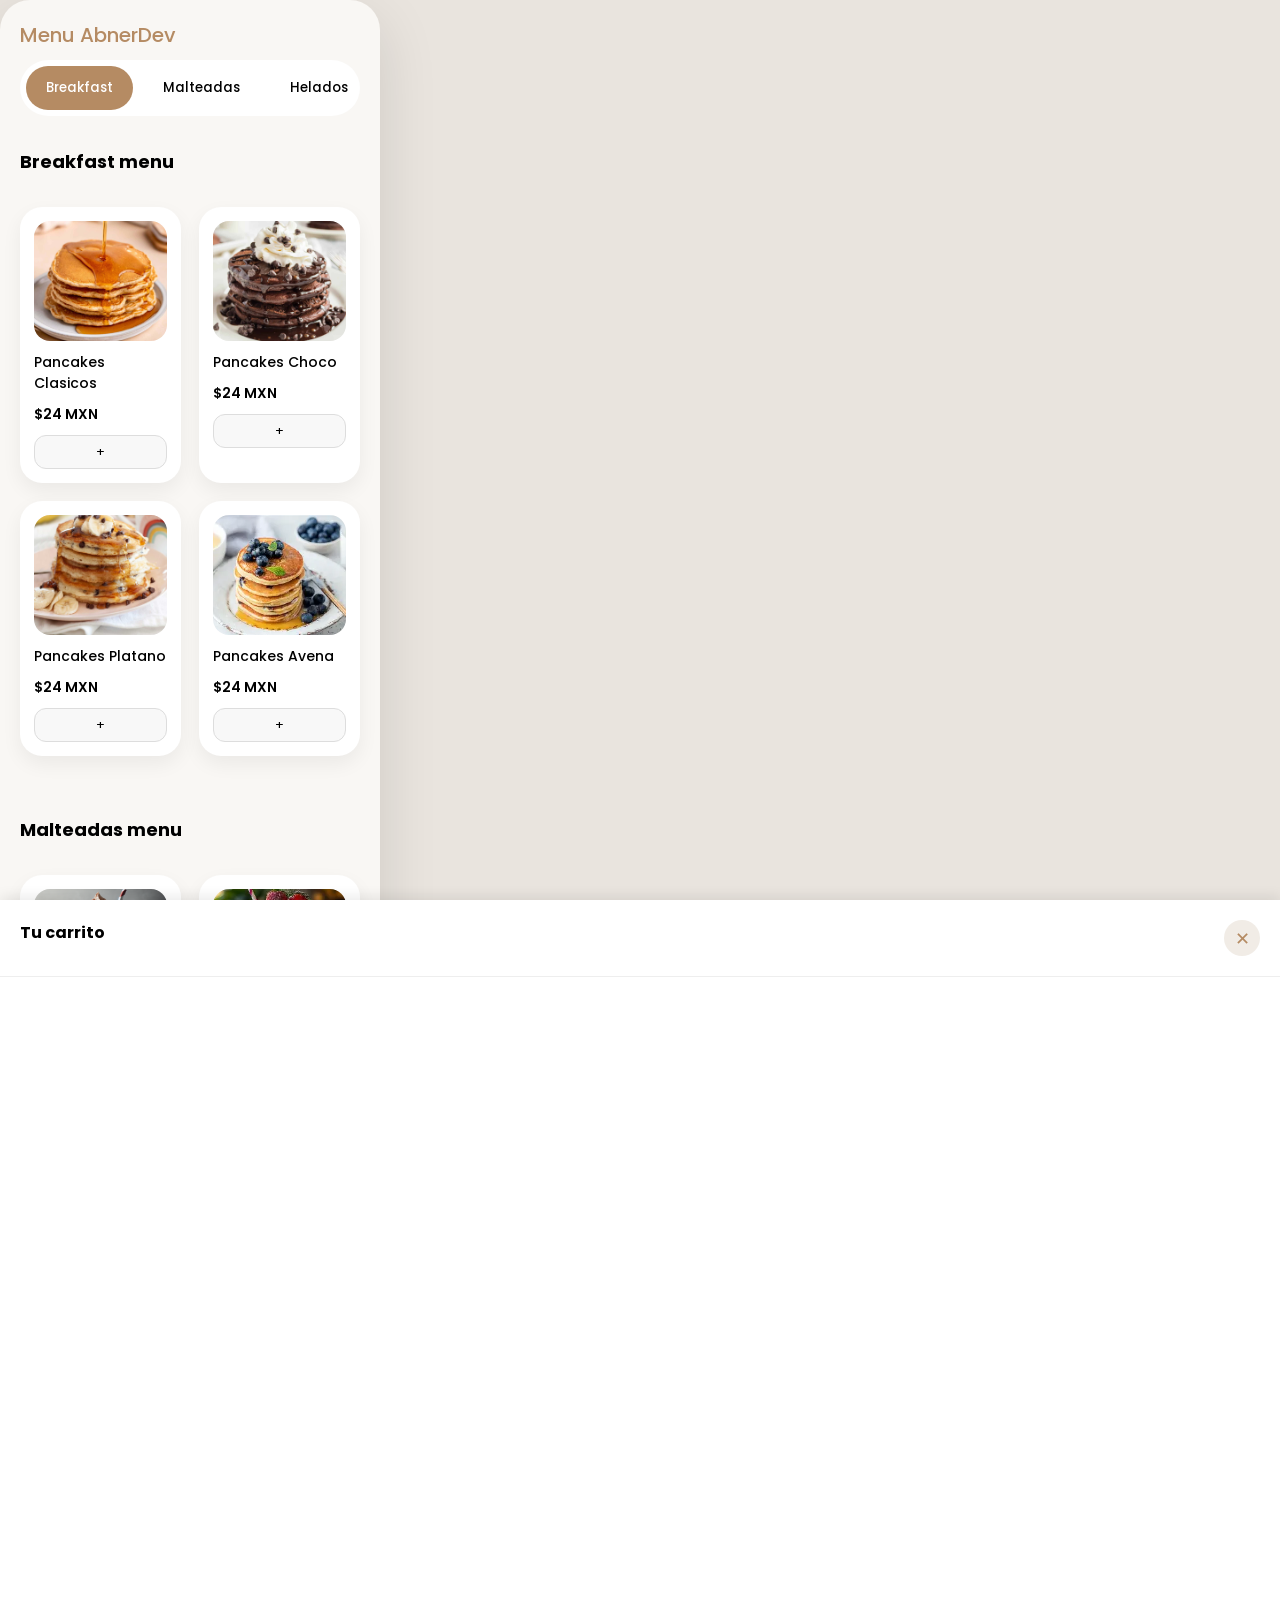
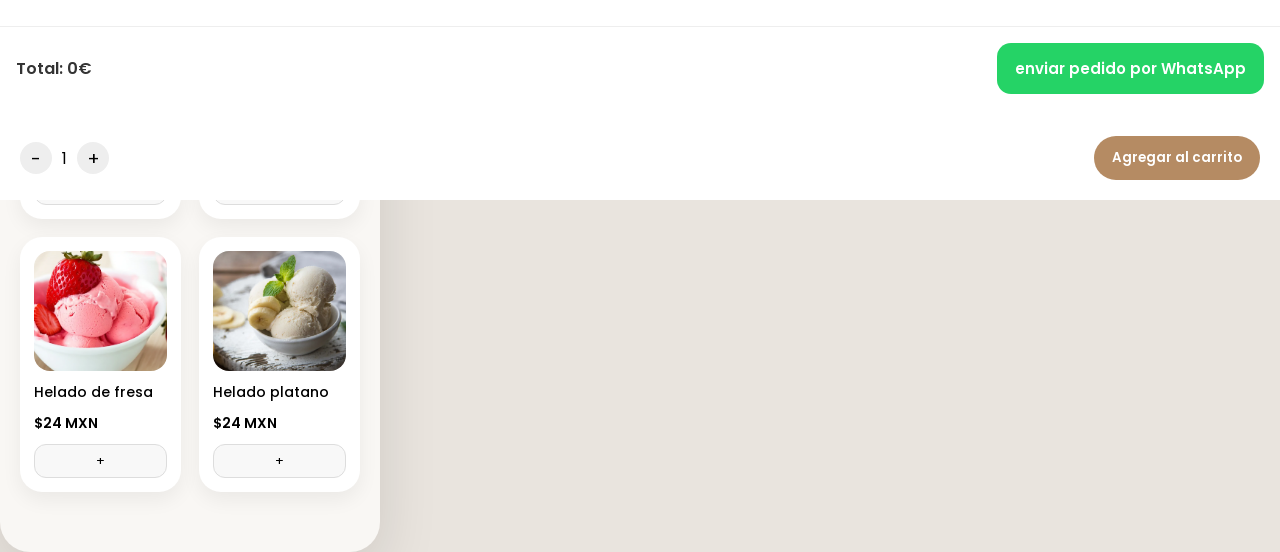
==== index.html @ fcd4a226 "Add files via upload" ====
<!DOCTYPE html>
<html lang="es">
<head>
  <meta charset="UTF-8">
  <meta name="viewport" content="width=device-width, initial-scale=1.0, viewport-fit=cover">
  <title>Menu AbnerDev</title>

  <link href="https://fonts.googleapis.com/css2?family=Poppins:wght@400;500;600&display=swap" rel="stylesheet">
  <link rel="stylesheet" href="styles.css">
</head>
<body>

<div class="app-wrapper">

  <div class="app">

    <!-- TOP BAR -->
    <div class="top-bar">
      <header class="header">
        <h1>Menu AbnerDev</h1>
      </header>

      <div class="tabs">
        <button class="tab active" data-target="breakfast">Breakfast</button>
		<button class="tab" data-target="malteadas">Malteadas</button>
		<button class="tab" data-target="helados">Helados</button>
      </div>
    </div>

    <!-- BREAKFAST -->
    <section id="breakfast" class="section">
      <h2>Breakfast menu</h2>

      <div class="item"
        data-name="Waffle Classic"
        data-description="Waffle artesanal con fresas, frutos rojos y helado."
        data-price="24"
        data-image="img/pancakes.jpg">

        <div class="item-image">
          <img src="img/pancakes.jpg" alt="Waffle">
        </div>

        <h3 class="item-title">Pancakes Clasicos</h3>

        <div class="divider"></div>

        <div class="price">$24 MXN</div>

        <p class="item-description">
          Waffle artesanal con fresas, frutos rojos y helado.
        </p>

        <div class="item-social">
          <span>📸</span>
          <span>📘</span>
        </div>

        <button class="add-btn">+</button>
      </div>
	  
	  <div class="item"
        data-name="Pancake Chocolate"
        data-description="Waffle artesanal con fresas, frutos rojos y helado."
        data-price="24"
        data-image="img/pancakes2.jpg">

        <div class="item-image">
          <img src="img/pancakes2.jpg" alt="Waffle">
        </div>

        <h3 class="item-title">Pancakes Choco</h3>

        <div class="divider"></div>

        <div class="price">$24 MXN</div>

        <p class="item-description">
          Waffle artesanal con fresas, frutos rojos y helado.
        </p>

        <div class="item-social">
          <span>📸</span>
          <span>📘</span>
        </div>

        <button class="add-btn">+</button>
      </div>
	  
	  <div class="item"
        data-name="Pancakes platano"
        data-description="Waffle artesanal con fresas, frutos rojos y helado."
        data-price="24"
        data-image="img/pancakes3.jpg">

        <div class="item-image">
          <img src="img/pancakes3.jpg" alt="Waffle">
        </div>

        <h3 class="item-title">Pancakes Platano</h3>

        <div class="divider"></div>

        <div class="price">$24 MXN</div>

        <p class="item-description">
          Waffle artesanal con fresas, frutos rojos y helado.
        </p>

        <div class="item-social">
          <span>📸</span>
          <span>📘</span>
        </div>

        <button class="add-btn">+</button>
      </div>
	  
	  <div class="item"
        data-name="Pancake Avena"
        data-description="Waffle artesanal con fresas, frutos rojos y helado."
        data-price="24"
        data-image="img/pancakes4.jpg">

        <div class="item-image">
          <img src="img/pancakes4.jpg" alt="Waffle">
        </div>

        <h3 class="item-title">Pancakes Avena</h3>

        <div class="divider"></div>

        <div class="price">$24 MXN</div>

        <p class="item-description">
          Waffle artesanal con fresas, frutos rojos y helado.
        </p>

        <div class="item-social">
          <span>📸</span>
          <span>📘</span>
        </div>

        <button class="add-btn">+</button>
      </div>
    </section>
	
	<!-- BREAKFAST -->
    <section id="malteadas" class="section">
      <h2>Malteadas menu</h2>

      <div class="item"
        data-name="Malteada de chocolate"
        data-description="Waffle artesanal con fresas, frutos rojos y helado."
        data-price="24"
        data-image="img/malteada.jpg">

        <div class="item-image">
          <img src="img/malteada.jpg" alt="Waffle">
        </div>

        <h3 class="item-title">Malteada choco</h3>

        <div class="divider"></div>

        <div class="price">$24 MXN</div>

        <p class="item-description">
          Waffle artesanal con fresas, frutos rojos y helado.
        </p>

        <div class="item-social">
          <span>📸</span>
          <span>📘</span>
        </div>

        <button class="add-btn">+</button>
      </div>
	  
	  <div class="item"
        data-name="Malteada de Fresa"
        data-description="Waffle artesanal con fresas, frutos rojos y helado."
        data-price="24"
        data-image="img/malteada2.jpg">

        <div class="item-image">
          <img src="img/malteada2.jpg" alt="Waffle">
        </div>

        <h3 class="item-title">Malteada de fresa</h3>

        <div class="divider"></div>

        <div class="price">$24 MXN</div>

        <p class="item-description">
          Waffle artesanal con fresas, frutos rojos y helado.
        </p>

        <div class="item-social">
          <span>📸</span>
          <span>📘</span>
        </div>

        <button class="add-btn">+</button>
      </div>
	  
	  <div class="item"
        data-name="Malteada de Vainilla"
        data-description="Waffle artesanal con fresas, frutos rojos y helado."
        data-price="24"
        data-image="img/malteada3.jpg">

        <div class="item-image">
          <img src="img/malteada3.jpg" alt="Waffle">
        </div>

        <h3 class="item-title">Malteada Vainilla</h3>

        <div class="divider"></div>

        <div class="price">$24 MXN</div>

        <p class="item-description">
          Waffle artesanal con fresas, frutos rojos y helado.
        </p>

        <div class="item-social">
          <span>📸</span>
          <span>📘</span>
        </div>

        <button class="add-btn">+</button>
      </div>
	  
	  <div class="item"
        data-name="Malteada de Oreo"
        data-description="Waffle artesanal con fresas, frutos rojos y helado."
        data-price="24"
        data-image="img/malteada4.jpg">

        <div class="item-image">
          <img src="img/malteada4.jpg" alt="Waffle">
        </div>

        <h3 class="item-title">Malteada de Oreo</h3>

        <div class="divider"></div>

        <div class="price">$24 MXN</div>

        <p class="item-description">
          Waffle artesanal con fresas, frutos rojos y helado.
        </p>

        <div class="item-social">
          <span>📸</span>
          <span>📘</span>
        </div>

        <button class="add-btn">+</button>
      </div>
    </section>


<!-- BREAKFAST -->
    <section id="helados" class="section">
      <h2>helados menu</h2>

      <div class="item"
        data-name="Helado de Vainilla"
        data-description="Waffle artesanal con fresas, frutos rojos y helado."
        data-price="24"
        data-image="img/helado.jpg">

        <div class="item-image">
          <img src="img/helado.jpg" alt="Waffle">
        </div>

        <h3 class="item-title">Helado de Vainilla</h3>

        <div class="divider"></div>

        <div class="price">$24 MXN</div>

        <p class="item-description">
          Waffle artesanal con fresas, frutos rojos y helado.
        </p>

        <div class="item-social">
          <span>📸</span>
          <span>📘</span>
        </div>

        <button class="add-btn">+</button>
      </div>
	  
	  <div class="item"
        data-name="Helados de chocolate"
        data-description="Waffle artesanal con fresas, frutos rojos y helado."
        data-price="24"
        data-image="img/helado2.jpg">

        <div class="item-image">
          <img src="img/helado2.jpg" alt="Waffle">
        </div>

        <h3 class="item-title">Helado chocolate</h3>

        <div class="divider"></div>

        <div class="price">$24 MXN</div>

        <p class="item-description">
          Waffle artesanal con fresas, frutos rojos y helado.
        </p>

        <div class="item-social">
          <span>📸</span>
          <span>📘</span>
        </div>

        <button class="add-btn">+</button>
      </div>
	  
	  <div class="item"
        data-name="Helado de fresa"
        data-description="Waffle artesanal con fresas, frutos rojos y helado."
        data-price="24"
        data-image="img/helado3.jpg">

        <div class="item-image">
          <img src="img/helado3.jpg" alt="Waffle">
        </div>

        <h3 class="item-title">Helado de fresa</h3>

        <div class="divider"></div>

        <div class="price">$24 MXN</div>

        <p class="item-description">
          Waffle artesanal con fresas, frutos rojos y helado.
        </p>

        <div class="item-social">
          <span>📸</span>
          <span>📘</span>
        </div>

        <button class="add-btn">+</button>
      </div>
	  
	  <div class="item"
        data-name="Helado de platano"
        data-description="Waffle artesanal con fresas, frutos rojos y helado."
        data-price="24"
        data-image="img/helado4.jpg">

        <div class="item-image">
          <img src="img/helado4.jpg" alt="Waffle">
        </div>

        <h3 class="item-title">Helado platano</h3>

        <div class="divider"></div>

        <div class="price">$24 MXN</div>

        <p class="item-description">
          Waffle artesanal con fresas, frutos rojos y helado.
        </p>

        <div class="item-social">
          <span>📸</span>
          <span>📘</span>
        </div>

        <button class="add-btn">+</button>
      </div>
    </section>


  </div>

</div>




</section>
<!-- OVERLAY -->
<div class="overlay"></div>

<!-- BOTTOM SHEET -->
<div class="product-modal">
  <div class="modal-content">

  <button class="close-modal">✕</button>

  <img id="modalImage" src="" alt="">


    <div class="modal-info">
      <h2 id="modalName"></h2>
      <p id="modalDescription"></p>
    </div>

    <textarea id="modalNotes" placeholder="Instrucciones especiales... (Ej: sin azúcar)"></textarea>

    <div class="modal-footer">
      <div class="quantity">
        <button id="minus">-</button>
        <span id="quantityValue">1</span>
        <button id="plus">+</button>
      </div>

      <button class="add-cart-btn">Agregar al carrito</button>
    </div>

  </div>
</div>
<!-- CART BAR -->
<div class="cart-bar">
  <div class="cart-images"></div>

  <div class="cart-info">
    <span id="cartCount">0 productos</span>
    <span id="cartTotal">0€</span>
  </div>

  <button id="goToCart" class="go-cart">Ver carrito</button>
</div>
<div class="cart-sheet" id="cartSheet">
  <div class="cart-sheet-header">
    <span>Tu carrito</span>
    <button id="closeCart">✕</button>
  </div>

  <div class="cart-sheet-content" id="cartSheetContent">
    <!-- Aquí se insertan productos dinámicamente -->
  </div>
  <div class="cart-whatsapp">
  <div class="cart-total">
    Total: <span id="sheetTotal">0€</span>
  </div>

  <button id="sendWhatsApp">enviar pedido por WhatsApp</button>
</div>

</div>
<!-- CONFIRM ORDER MODAL -->
<div class="confirm-modal" id="confirmModal">

  <div class="confirm-content">

    <h3>Confirmar pedido</h3>

    <div id="confirmItems"></div>

    <div class="confirm-total">
      Total: <span id="confirmTotal">0€</span>
    </div>

    <div class="confirm-buttons">
      <button id="cancelConfirm">Cancelar</button>
      <button id="confirmSend">Confirmar</button>
    </div>

  </div>
</div>


<script src="script.js"></script>
</body>
</html>
---- styles.css ----
* {
  margin: 0;
  padding: 0;
  box-sizing: border-box;
  font-family: 'Poppins', sans-serif;
}


body {
  background: #e9e4de;
  margin: 0;
}

/* WRAPPER PARA CENTRAR */
.app-wrapper {
  width: 100%;
}


/* APP CONTAINER */
.app {
  width: 100%;
  max-width: 380px;
  background: #f9f7f4;
  border-radius: 30px;
  padding: 20px;
  min-height: 100vh;
  box-shadow: 0 20px 60px rgba(0,0,0,0.12);
  position: relative;
}

/* HEADER */
.header {
  display: flex;
  justify-content: space-between;
  align-items: center;
  margin-bottom: 14px;
}

.header h1 {
  font-size: 20px;
  color: #b58b63;
  font-weight: 500;
}

.lang {
  border: 1px solid #d4c2ae;
  background: white;
  border-radius: 8px;
  padding: 6px 10px;
  font-size: 12px;
}

/* STICKY TABS */
.tab {
  flex: 0 0 auto;
  padding: 12px 20px;
  border-radius: 999px;
  border: none;
  background: transparent;
  font-weight: 500;
  cursor: pointer;
  color: #000;
  transition: none;
}

.tab.active {
  background: #b58b63;
  color: white;
}


.sticky {
  position: sticky;
  top: 10px;
  z-index: 10;
}

/* BUTTONS */


.tab.active {
  background: #b58b63;
  color: white;
}

/* SECTIONS */
.section {
  margin-bottom: 40px;
}

h2 {
  font-size: 18px;
  margin-bottom: 14px;
}

/* =========================
   GRID PRODUCTOS NUEVO
========================= */

.section {
  display: grid;
  grid-template-columns: repeat(2, 1fr);
  gap: 18px;
  padding-top: 20px;
}

/* CARD */
.item {
  background: white;
  border-radius: 22px;
  padding: 14px;
  box-shadow: 0 8px 20px rgba(0,0,0,0.06);
  display: flex;
  flex-direction: column;
  position: relative;
}

/* Imagen */
.item-image img {
  width: 100%;
  height: 120px;
  object-fit: cover;
  border-radius: 16px;
}

/* Precio */
.price {
  font-size: 14px;
  font-weight: 600;
  margin-top: 10px;
  color: #000;
}

/* Título */
.item-title {
  font-size: 14px;
  font-weight: 500;
  margin-top: 4px;
}

/* Ocultamos descripción y redes */
.item-description,
.item-social,
.divider {
  display: none;
}

/* Botón agregar */
.add-btn {
  margin-top: 10px;
  width: 100%;
  height: 34px;
  border-radius: 12px;
  border: 1px solid #ddd;
  background: #f8f8f8;
  font-size: 13px;
  box-shadow: none;
  position: static;
}

/* BOTÓN + FLOTANTE */
.top-bar {
  position: sticky;
  top: 0;
  background: #f9f7f4;
  z-index: 20;
  padding-bottom: 12px;
}

/* HEADER */
.header {
  display: flex;
  justify-content: space-between;
  align-items: center;
  margin-bottom: 10px;
}

/* TABS */
.tabs {
  display: flex;
  gap: 10px;
  overflow-x: auto;
  white-space: nowrap;
  padding: 6px;
  background: white;
  border-radius: 999px;


  scrollbar-width: none;        /* Firefox */
}

.tabs::-webkit-scrollbar {
  display: none;                /* Chrome */
}


/* OVERLAY */
.overlay {
  position: fixed;
  inset: 0;
  background: rgba(0,0,0,0.4);
  opacity: 0;
  pointer-events: none;
  transition: none;
  z-index: 90;
}

/* MODAL */
.product-modal {
  position: fixed;
  left: 0;
  right: 0;
  bottom: -100%;
  height: 90%;
  background: white;
  border-top-left-radius: 24px;
  border-top-right-radius: 24px;
  transition: 0.4s ease;
  z-index: 100;
  display: flex;
}

.product-modal.active {
  bottom: 0;
}

.overlay.active {
  opacity: 1;
  pointer-events: all;
}

.modal-content {
  width: 100%;
  padding: 20px;
  display: flex;
  flex-direction: column;
}

.modal-content img {
  width: 100%;
  height: 220px;
  object-fit: cover;
  border-radius: 16px;
  margin-bottom: 15px;
}

.modal-info h2 {
  margin-bottom: 6px;
}

textarea {
  margin-top: 15px;
  padding: 12px;
  border-radius: 12px;
  border: 1px solid #ddd;
  resize: none;
  height: 80px;
  font-family: inherit;
}

/* FOOTER */
.modal-footer {
  margin-top: auto;
  display: flex;
  justify-content: space-between;
  align-items: center;
}

.quantity {
  display: flex;
  align-items: center;
  gap: 10px;
}

.quantity button {
  width: 32px;
  height: 32px;
  border-radius: 50%;
  border: none;
  background: #eee;
  font-size: 18px;
}

.add-cart-btn {
  background: #b58b63;
  color: white;
  border: none;
  padding: 12px 18px;
  border-radius: 999px;
  font-weight: 600;
}
/* =========================
   CART BAR
========================= */

.cart-bar {
  position: fixed;
  bottom: 0;
  left: 0;
  right: 0;
  height: 10%;
  background: white;
  display: flex;
  align-items: center;
  justify-content: space-between;
  padding: 0 16px;
  box-shadow: 0 -4px 12px rgba(0,0,0,0.08);
  transform: translateY(100%);
  transition: 0.4s ease;
  z-index: 200;
}

.cart-bar.active {
  transform: translateY(0);
}

.cart-images {
  display: flex;
  gap: 6px;
}

.cart-images img {
  width: 36px;
  height: 36px;
  border-radius: 8px;
  object-fit: cover;
}

.cart-info {
  display: flex;
  flex-direction: column;
  font-size: 13px;
}

.go-cart {
  background: #b58b63;
  color: white;
  border: none;
  padding: 8px 14px;
  border-radius: 999px;
  font-weight: 600;
}
.cart-sheet {
  position: fixed;
  left: 0;
  right: 0;
  bottom: 0;
  height: 90%;
  background: white;
  border-radius: 24px 24px 0 0;
  transform: translateY(100%);
  transition: transform 0.4s ease;
  z-index: 2000;

  display: flex;              /* 👈 AGREGA ESTO */
  flex-direction: column;     /* 👈 AGREGA ESTO */
}


.cart-sheet.active {
  transform: translateY(0);
}


.cart-sheet-header {
  display: flex;
  justify-content: space-between;
  padding: 20px;
  font-weight: bold;
  border-bottom: 1px solid #eee;
}

.cart-sheet-content {
  flex: 1;                /* 👈 ESTO HACE QUE OCUPE TODO EL ESPACIO */
  overflow-y: auto;
  padding: 15px;
}

.cart-item {
  position: relative;
  background: #fff;
  border-radius: 12px;
  margin-bottom: 12px;
  overflow: hidden;
}

.cart-item-inner {
  display: flex;
  align-items: center;
  padding: 12px;
  transition: transform 0.3s ease;
  background: white;
  position: relative;
  z-index: 2;
}

.cart-item.swiped .cart-item-inner {
  transform: translateX(-80px);
}

.delete-zone {
  position: absolute;
  right: 0;
  top: 0;
  height: 100%;
  width: 80px;
  background: #e53935;
  display: flex;
  justify-content: center;
  align-items: center;
  color: white;
  font-weight: bold;
  transform: translateX(100%); /* 🔥 empieza oculto */
  transition: transform 0.3s ease;
}

/* cuando se active el swipe */
.cart-item.swiped .cart-item-inner {
  transform: translateX(-80px);
}

.cart-item.swiped .delete-zone {
  transform: translateX(0); /* 🔥 aparece exactamente cuando debe */
}

.cart-item img {
  width: 55px;
  height: 55px;
  border-radius: 10px;
  object-fit: cover;
  margin-right: 12px;
}

.cart-controls {
  margin-left: auto;
  display: flex;
  align-items: center;
  gap: 10px;
}

.cart-controls button {
  border: none;
  background: #f2f2f2;
  padding: 6px 10px;
  border-radius: 8px;
  font-size: 16px;
}

/* =========================
   BOTÓN CERRAR CARRITO
========================= */

#closeCart {
  width: 36px;
  height: 36px;
  border-radius: 50%;
  border: none;
  background: #f1ece6;
  color: #b58b63;
  font-size: 18px;
  cursor: pointer;
  transition: all 0.2s ease;
}

#closeCart:hover {
  background: #b58b63;
  color: white;
  transform: scale(1.05);
}
/* =========================
   BOTÓN CERRAR MODAL
========================= */

.close-modal {
  position: absolute;
  top: 20px;
  right: 20px;
  width: 36px;
  height: 36px;
  border-radius: 50%;
  border: none;
  background: rgba(255,255,255,0.9);
  color: #b58b63;
  font-size: 18px;
  font-weight: bold;
  cursor: pointer;
  box-shadow: 0 4px 10px rgba(0,0,0,0.08);
  transition: all 0.2s ease;
}

.close-modal:hover {
  background: #b58b63;
  color: white;
  transform: scale(1.05);
}

/* Reset botones Android */
button {
  -webkit-appearance: none;
  appearance: none;
}





.cart-whatsapp {
  display: flex;
  align-items: center;
  justify-content: space-between;
  gap: 12px;

  padding: 16px;
  border-top: 1px solid #eee;
  background: white;
}


#sendWhatsApp {
  padding: 14px 18px;
  border: none;
  border-radius: 14px;
  background: #25D366;
  color: white;
  font-weight: 600;
  font-size: 15px;
  cursor: pointer;
}

.cart-total {
  font-size: 16px;
  font-weight: 600;
  color: #333;
}
/* =========================
   CONFIRM MODAL
========================= */

.confirm-modal {
  position: fixed;
  inset: 0;
  background: rgba(0,0,0,0.4);
  display: none;
  justify-content: center;
  align-items: flex-end;
  z-index: 3000;
}

.confirm-modal.active {
  display: flex;
}

.confirm-content {
  background: white;
  width: 100%;
  max-height: 80%;
  border-radius: 24px 24px 0 0;
  padding: 20px;
  overflow-y: auto;
}

.confirm-content h3 {
  margin-bottom: 15px;
}

.confirm-item {
  display: flex;
  align-items: center;
  margin-bottom: 12px;
}

.confirm-item img {
  width: 45px;
  height: 45px;
  border-radius: 8px;
  object-fit: cover;
  margin-right: 10px;
}

.confirm-total {
  font-weight: bold;
  margin: 15px 0;
  font-size: 16px;
}

.confirm-buttons {
  display: flex;
  gap: 10px;
}

#cancelConfirm {
  flex: 1;
  padding: 12px;
  border: none;
  border-radius: 12px;
  background: #eee;
}

#confirmSend {
  flex: 1;
  padding: 12px;
  border: none;
  border-radius: 12px;
  background: #25D366;
  color: white;
  font-weight: 600;
}


.cart-note{
  font-size: 12px;
  color: #777;
  margin-top: 4px;
}
.top-bar {
  position: sticky;
  top: 0;
  background: #f9f7f4;
  z-index: 100;
  padding-bottom: 12px;
}

.section {
  padding-top: 20px;
}
.section h2 {
  grid-column: 1 / -1;
}
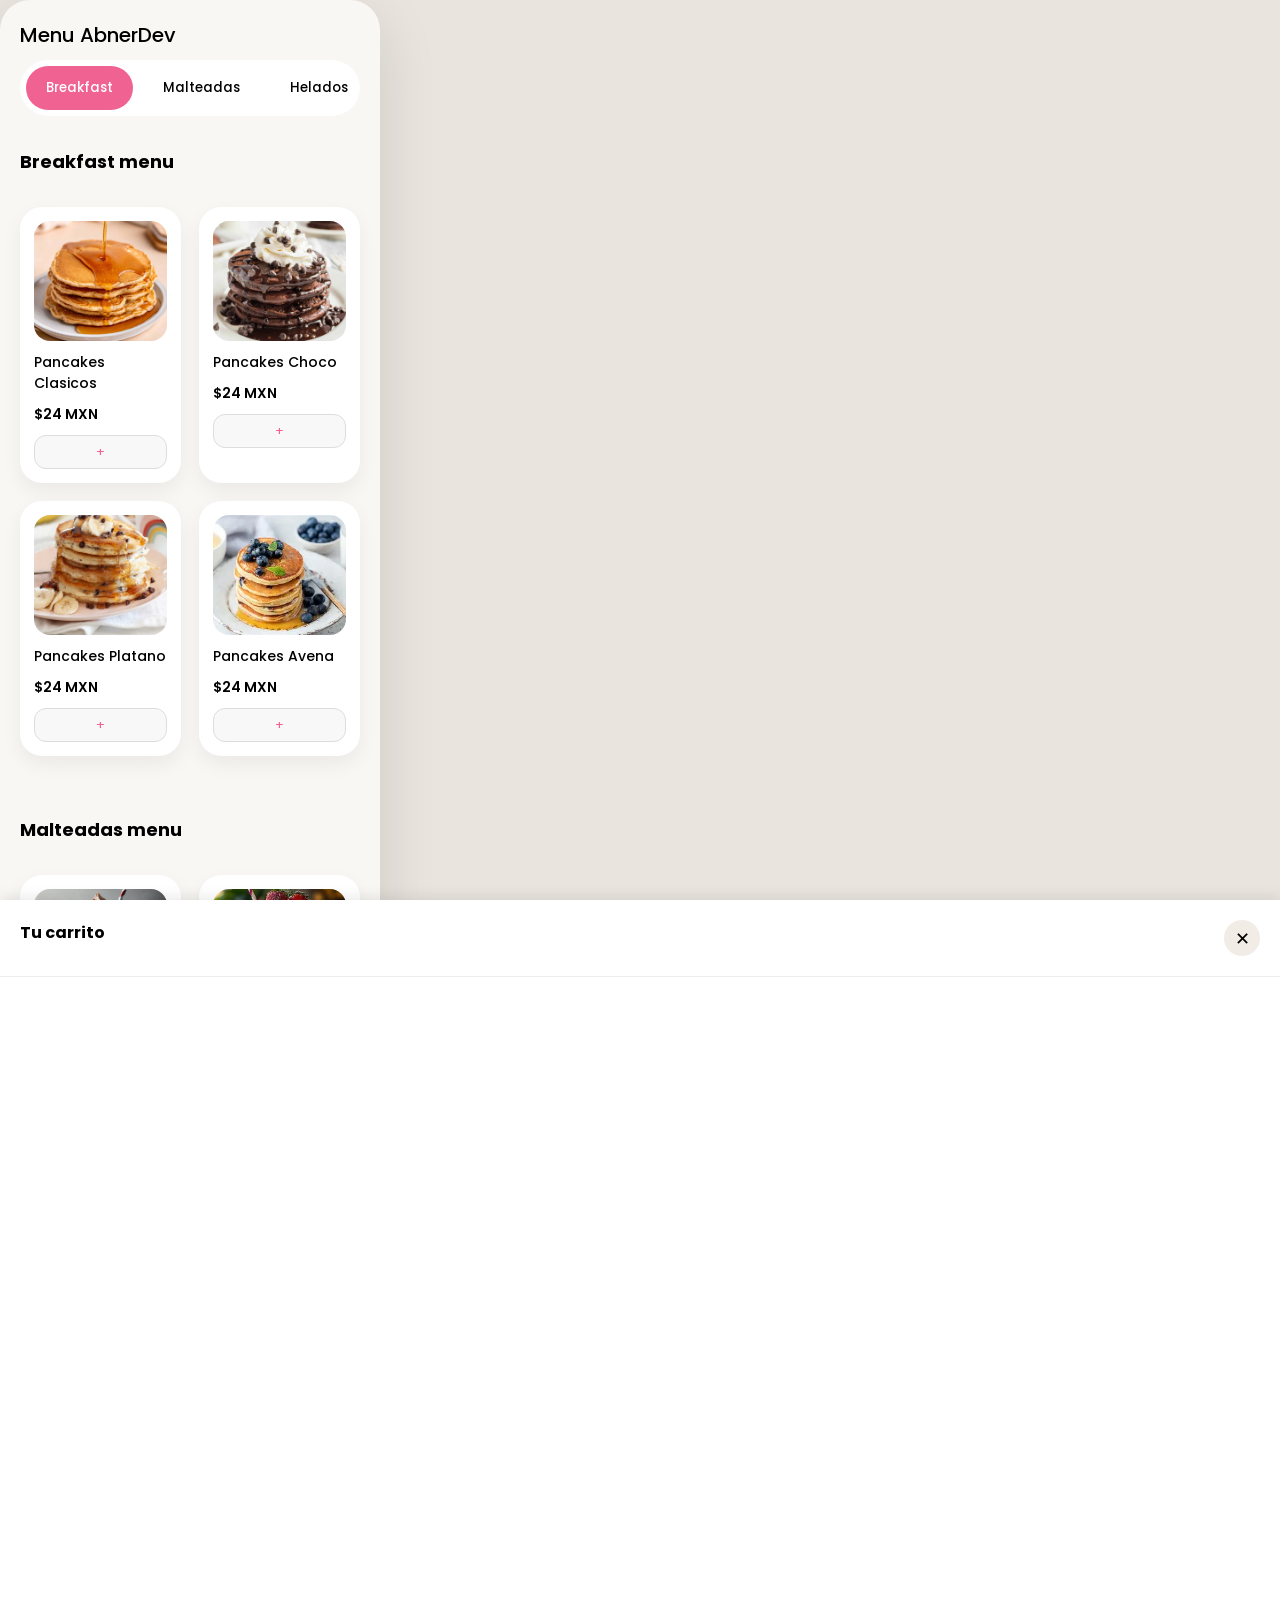
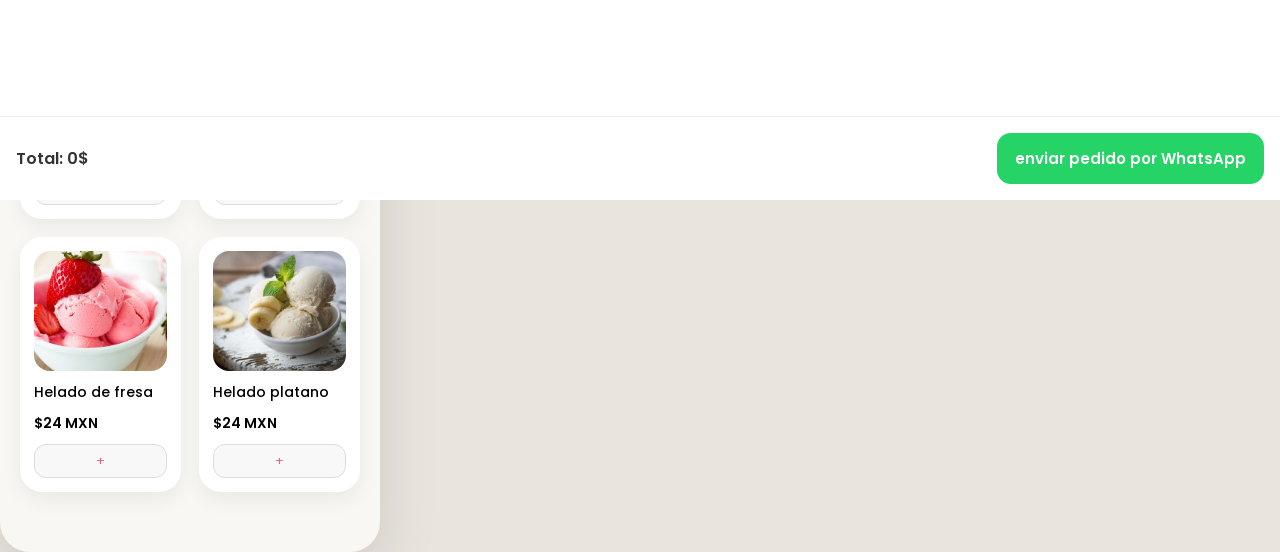
==== commit e340db8e: "Add files via upload" ====
--- a/index.html
+++ b/index.html
@@ -425,7 +425,7 @@
 
   <div class="cart-info">
     <span id="cartCount">0 productos</span>
-    <span id="cartTotal">0€</span>
+    <span id="cartTotal">0$</span>
   </div>
 
   <button id="goToCart" class="go-cart">Ver carrito</button>
@@ -441,7 +441,7 @@
   </div>
   <div class="cart-whatsapp">
   <div class="cart-total">
-    Total: <span id="sheetTotal">0€</span>
+    Total: <span id="sheetTotal">0$</span>
   </div>
 
   <button id="sendWhatsApp">enviar pedido por WhatsApp</button>
@@ -458,7 +458,7 @@
     <div id="confirmItems"></div>
 
     <div class="confirm-total">
-      Total: <span id="confirmTotal">0€</span>
+      Total: <span id="confirmTotal">0$</span>
     </div>
 
     <div class="confirm-buttons">
--- a/styles.css
+++ b/styles.css
@@ -39,7 +39,7 @@
 
 .header h1 {
   font-size: 20px;
-  color: #b58b63;
+  color: black;
   font-weight: 500;
 }
 
@@ -65,7 +65,7 @@
 }
 
 .tab.active {
-  background: #b58b63;
+  background: #F06292;
   color: white;
 }
 
@@ -80,7 +80,7 @@
 
 
 .tab.active {
-  background: #b58b63;
+  background: #F06292;
   color: white;
 }
 
@@ -157,6 +157,7 @@
   font-size: 13px;
   box-shadow: none;
   position: static;
+  color: #F06292;  
 }
 
 /* BOTÓN + FLOTANTE */
@@ -199,7 +200,7 @@
 .overlay {
   position: fixed;
   inset: 0;
-  background: rgba(0,0,0,0.4);
+  background: transparent;
   opacity: 0;
   pointer-events: none;
   transition: none;
@@ -212,7 +213,7 @@
   left: 0;
   right: 0;
   bottom: -100%;
-  height: 90%;
+  height: 100%;
   background: white;
   border-top-left-radius: 24px;
   border-top-right-radius: 24px;
@@ -283,7 +284,7 @@
 }
 
 .add-cart-btn {
-  background: #b58b63;
+  background: #F06292;
   color: white;
   border: none;
   padding: 12px 18px;
@@ -334,7 +335,7 @@
 }
 
 .go-cart {
-  background: #b58b63;
+  background: #F06292;
   color: white;
   border: none;
   padding: 8px 14px;
@@ -346,7 +347,7 @@
   left: 0;
   right: 0;
   bottom: 0;
-  height: 90%;
+  height: 100%;
   background: white;
   border-radius: 24px 24px 0 0;
   transform: translateY(100%);
@@ -457,14 +458,14 @@
   border-radius: 50%;
   border: none;
   background: #f1ece6;
-  color: #b58b63;
+  color: black;
   font-size: 18px;
   cursor: pointer;
   transition: all 0.2s ease;
 }
 
 #closeCart:hover {
-  background: #b58b63;
+  background: black;
   color: white;
   transform: scale(1.05);
 }
@@ -481,7 +482,7 @@
   border-radius: 50%;
   border: none;
   background: rgba(255,255,255,0.9);
-  color: #b58b63;
+  color: black;
   font-size: 18px;
   font-weight: bold;
   cursor: pointer;
@@ -490,7 +491,7 @@
 }
 
 .close-modal:hover {
-  background: #b58b63;
+  background: black;
   color: white;
   transform: scale(1.05);
 }
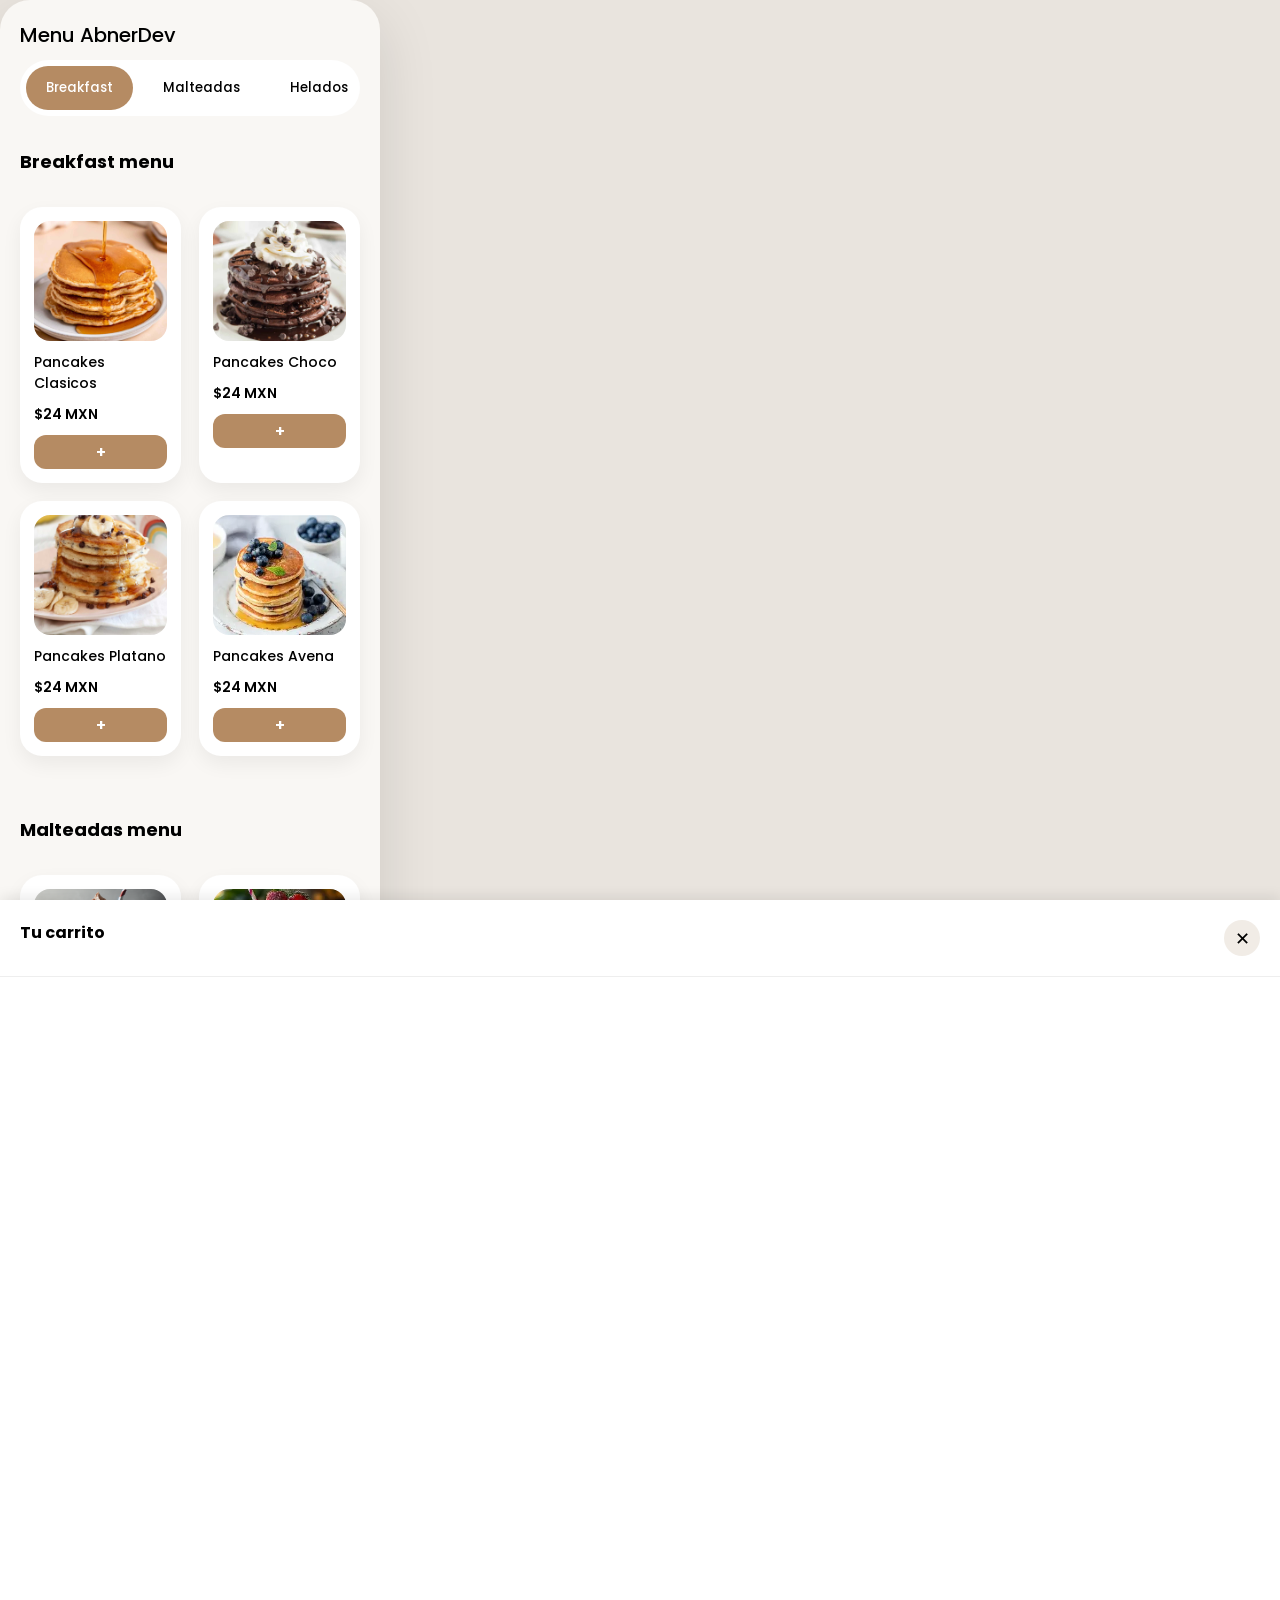
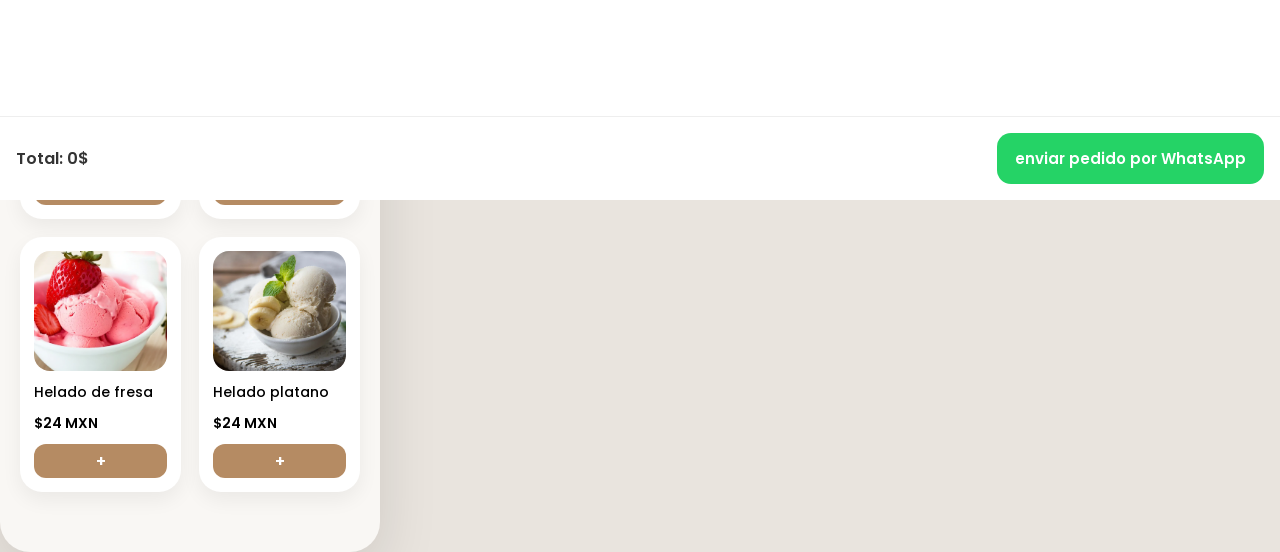
==== commit 1d75b286: "Add files via upload" ====
--- a/index.html
+++ b/index.html
@@ -395,18 +395,32 @@
 <div class="product-modal">
   <div class="modal-content">
 
-  <button class="close-modal">✕</button>
-
-  <img id="modalImage" src="" alt="">
-
-
+    <!-- TOP -->
+    <div class="modal-top">
+      <div class="modal-social">
+        <a href="https://instagram.com/TUCLIENTE" target="_blank">📸</a>
+        <a href="https://wa.me/529811064643" target="_blank">💬</a>
+      </div>
+
+      <button class="close-modal">✕</button>
+    </div>
+
+    <!-- IMAGEN -->
+    <img id="modalImage" src="" alt="">
+
+    <!-- INFO -->
     <div class="modal-info">
       <h2 id="modalName"></h2>
+
+      <div class="modal-price" id="modalPrice">$0 MXN</div>
+
       <p id="modalDescription"></p>
     </div>
 
+    <!-- NOTAS -->
     <textarea id="modalNotes" placeholder="Instrucciones especiales... (Ej: sin azúcar)"></textarea>
 
+    <!-- FOOTER -->
     <div class="modal-footer">
       <div class="quantity">
         <button id="minus">-</button>
--- a/styles.css
+++ b/styles.css
@@ -65,7 +65,7 @@
 }
 
 .tab.active {
-  background: #F06292;
+  background: #b58b63;
   color: white;
 }
 
@@ -80,7 +80,7 @@
 
 
 .tab.active {
-  background: #F06292;
+  background: #b58b63;
   color: white;
 }
 
@@ -152,13 +152,20 @@
   width: 100%;
   height: 34px;
   border-radius: 12px;
-  border: 1px solid #ddd;
-  background: #f8f8f8;
-  font-size: 13px;
-  box-shadow: none;
-  position: static;
-  color: #F06292;  
-}
+  border: none;                 /* quitamos borde gris */
+  background: #b58b63;          /* fondo rosado */
+  font-size: 16px;
+  font-weight: 600;
+  color: white;                 /* + blanco */
+  cursor: pointer;
+  transition: 0.2s ease;
+}
+
+/* efecto al presionar */
+.add-btn:hover {
+  background: #b58b63;          /* rosado un poco más oscuro */
+}
+
 
 /* BOTÓN + FLOTANTE */
 .top-bar {
@@ -284,7 +291,7 @@
 }
 
 .add-cart-btn {
-  background: #F06292;
+  background: #b58b63;
   color: white;
   border: none;
   padding: 12px 18px;
@@ -335,7 +342,7 @@
 }
 
 .go-cart {
-  background: #F06292;
+  background: #b58b63;
   color: white;
   border: none;
   padding: 8px 14px;
@@ -628,3 +635,80 @@
 .section h2 {
   grid-column: 1 / -1;
 }
+/* TOP MODAL */
+.modal-top {
+  display: flex;
+  justify-content: space-between;
+  align-items: center;
+  margin-bottom: 10px;
+}
+
+.modal-social {
+  display: flex;
+  gap: 14px;
+  font-size: 22px;
+}
+
+.modal-social a {
+  text-decoration: none;
+}
+
+/* IMAGEN CENTRADA BONITA */
+.modal-content img {
+  width: 80%;
+  height: auto;
+  object-fit: contain;
+  margin: 0 auto 15px auto;
+  display: block;
+}
+
+/* PRECIO DESTACADO */
+.modal-price {
+  font-size: 18px;
+  font-weight: 600;
+  color: #b58b63;
+  margin: 8px 0;
+}
+
+/* DESCRIPCIÓN MÁS SUAVE */
+.modal-info p {
+  color: #666;
+  font-size: 14px;
+  text-align: center;
+}
+
+/* CENTRAR TEXTO */
+.modal-info {
+  text-align: center;
+}
+
+/* TEXTAREA MÁS MODERNO */
+textarea {
+  border: none;
+  background: #f3f3f3;
+  border-radius: 14px;
+}
+
+/* FOOTER MEJORADO */
+.modal-footer {
+  margin-top: 20px;
+  display: flex;
+  justify-content: space-between;
+  align-items: center;
+}
+
+/* BOTONES CANTIDAD */
+.quantity button {
+  background: #eee;
+  border-radius: 50%;
+  width: 36px;
+  height: 36px;
+}
+
+/* BOTÓN AGREGAR */
+.add-cart-btn {
+  background: #b58b63;
+  padding: 14px 20px;
+  border-radius: 999px;
+  font-size: 14px;
+}
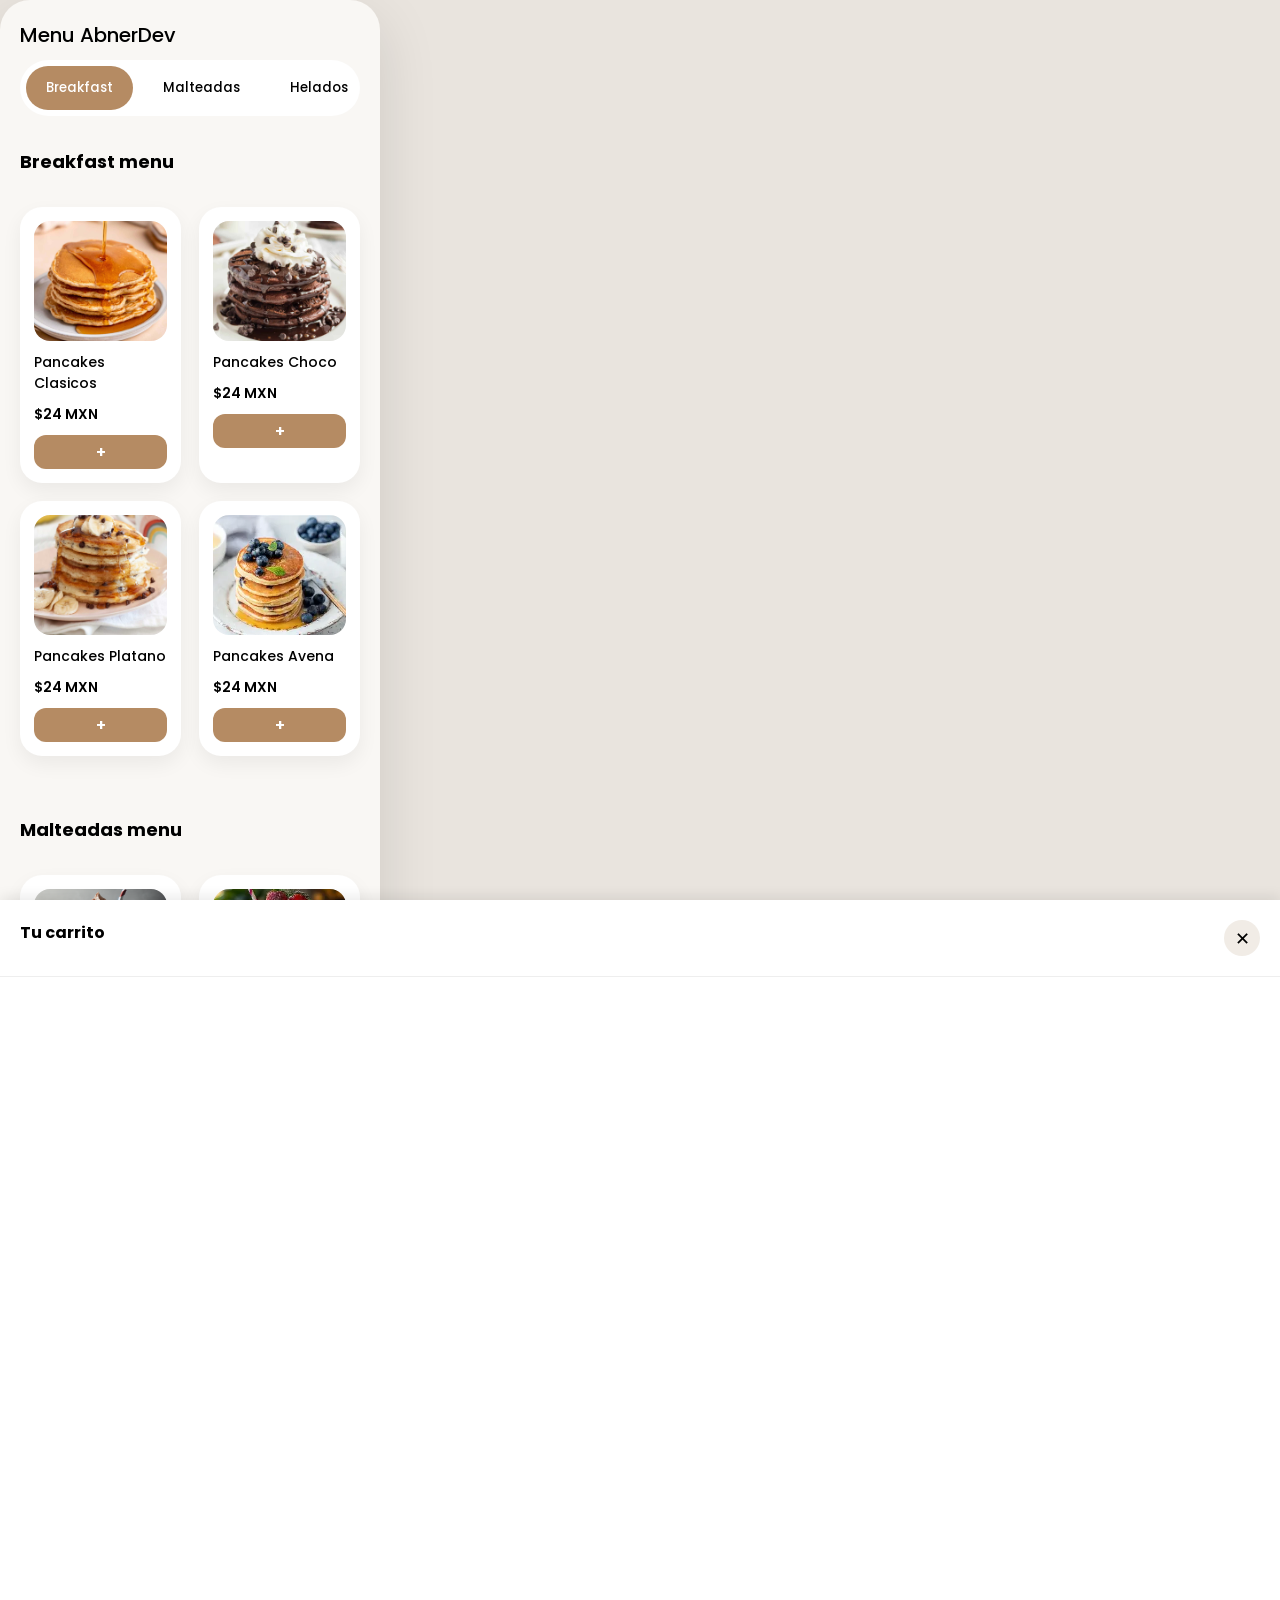
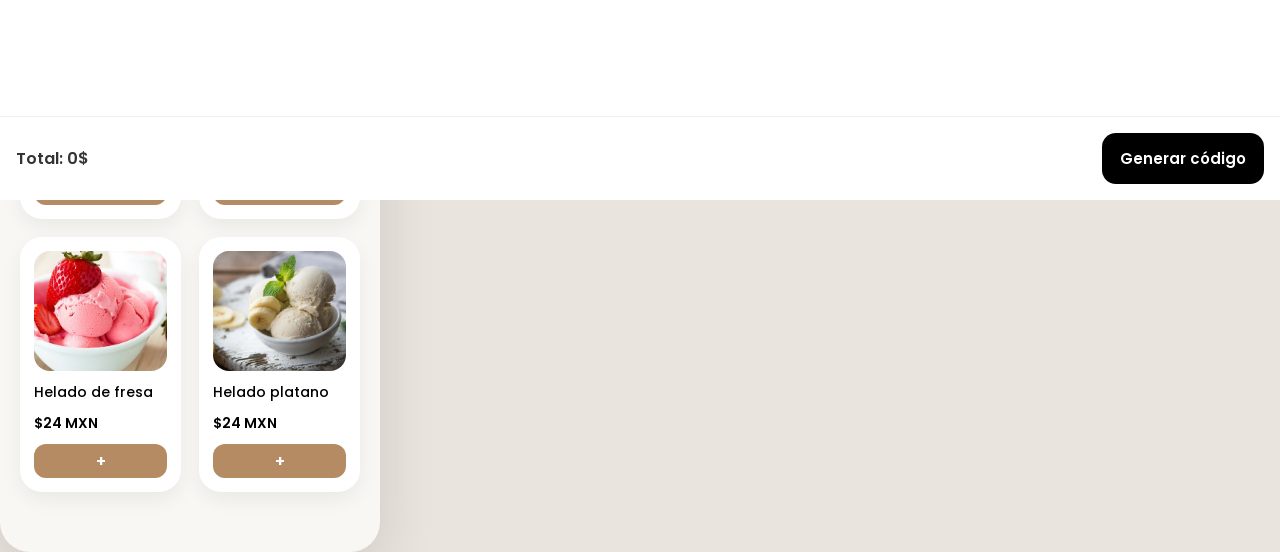
==== commit e490e2af: "Add files via upload" ====
--- a/index.html
+++ b/index.html
@@ -458,7 +458,7 @@
     Total: <span id="sheetTotal">0$</span>
   </div>
 
-  <button id="sendWhatsApp">enviar pedido por WhatsApp</button>
+  <button id="generateOrder">Generar código</button>
 </div>
 
 </div>
--- a/styles.css
+++ b/styles.css
@@ -214,24 +214,6 @@
   z-index: 90;
 }
 
-/* MODAL */
-.product-modal {
-  position: fixed;
-  left: 0;
-  right: 0;
-  bottom: -100%;
-  height: 100%;
-  background: white;
-  border-top-left-radius: 24px;
-  border-top-right-radius: 24px;
-  transition: 0.4s ease;
-  z-index: 100;
-  display: flex;
-}
-
-.product-modal.active {
-  bottom: 0;
-}
 
 .overlay.active {
   opacity: 1;
@@ -245,13 +227,6 @@
   flex-direction: column;
 }
 
-.modal-content img {
-  width: 100%;
-  height: 220px;
-  object-fit: cover;
-  border-radius: 16px;
-  margin-bottom: 15px;
-}
 
 .modal-info h2 {
   margin-bottom: 6px;
@@ -268,12 +243,6 @@
 }
 
 /* FOOTER */
-.modal-footer {
-  margin-top: auto;
-  display: flex;
-  justify-content: space-between;
-  align-items: center;
-}
 
 .quantity {
   display: flex;
@@ -690,13 +659,6 @@
 }
 
 /* FOOTER MEJORADO */
-.modal-footer {
-  margin-top: 20px;
-  display: flex;
-  justify-content: space-between;
-  align-items: center;
-}
-
 /* BOTONES CANTIDAD */
 .quantity button {
   background: #eee;
@@ -711,4 +673,154 @@
   padding: 14px 20px;
   border-radius: 999px;
   font-size: 14px;
+}
+
+/* =========================
+   MODAL ESTILO APP REAL
+========================= */
+
+.product-modal {
+  position: fixed;
+  inset: 0;
+  background: #f4f1ed;
+  z-index: 100;
+  display: flex;
+  flex-direction: column;
+  transform: translateY(100%);
+  transition: 0.35s ease;
+}
+
+.product-modal.active {
+  transform: translateY(0);
+}
+
+/* CONTENIDO SCROLL */
+.modal-content {
+  flex: 1;
+  overflow-y: auto;
+  padding: 20px;
+  padding-bottom: 120px;
+}
+
+/* TOP */
+.modal-top {
+  display: flex;
+  justify-content: space-between;
+  align-items: center;
+}
+
+.modal-social {
+  display: flex;
+  gap: 14px;
+  font-size: 20px;
+}
+
+/* BOTÓN X */
+.close-modal {
+  position: static; /* 🔥 importante */
+  width: 38px;
+  height: 38px;
+  border-radius: 50%;
+  background: white;
+  border: none;
+  box-shadow: 0 2px 8px rgba(0,0,0,0.1);
+}
+
+/* IMAGEN */
+.modal-content img {
+  width: 100%;
+  max-width: 260px;
+  display: block;
+  margin: 20px auto;
+  border-radius: 16px;
+}
+
+/* INFO + LÍNEA */
+.modal-info {
+  text-align: center;
+  padding-bottom: 15px;
+  border-bottom: 1px solid #e5e5e5;
+}
+
+.modal-info h2 {
+  font-size: 17px;
+}
+
+.modal-price {
+  font-size: 14px;
+  color: #b58b63;
+  font-weight: 600;
+  margin: 6px 0;
+}
+
+.modal-info p {
+  font-size: 13px;
+  color: #777;
+}
+
+/* TEXTAREA BLOQUE */
+textarea {
+  width: 100%;
+  margin-top: 15px;
+  background: #e9e7e4;
+  border: none;
+  border-radius: 14px;
+  padding: 14px;
+  font-size: 13px;
+}
+
+/* FOOTER FIJO ABAJO */
+.modal-footer {
+  position: fixed;
+  bottom: 0;
+  left: 0;
+  right: 0;
+  background: #f4f1ed;
+  padding: 15px 20px;
+  display: flex;
+  align-items: center;
+  gap: 12px;
+  border-top: 1px solid #ddd;
+}
+
+/* CANTIDAD */
+.quantity {
+  display: flex;
+  align-items: center;
+  gap: 10px;
+}
+
+.quantity button {
+  width: 34px;
+  height: 34px;
+  border-radius: 50%;
+  border: none;
+  background: #e0e0e0;
+  font-size: 18px;
+}
+
+.quantity span {
+  font-size: 14px;
+}
+
+/* BOTÓN */
+.add-cart-btn {
+  flex: 1;
+  background: #b58b63;
+  border: none;
+  border-radius: 999px;
+  padding: 14px;
+  color: white;
+  font-size: 14px;
+  font-weight: 500;
+}
+#generateOrder {
+  padding: 14px 18px;
+  border: none;
+  border-radius: 14px;
+  background: #000;
+  color: white;
+  font-weight: 600;
+  font-size: 15px;
+  cursor: pointer;
 }
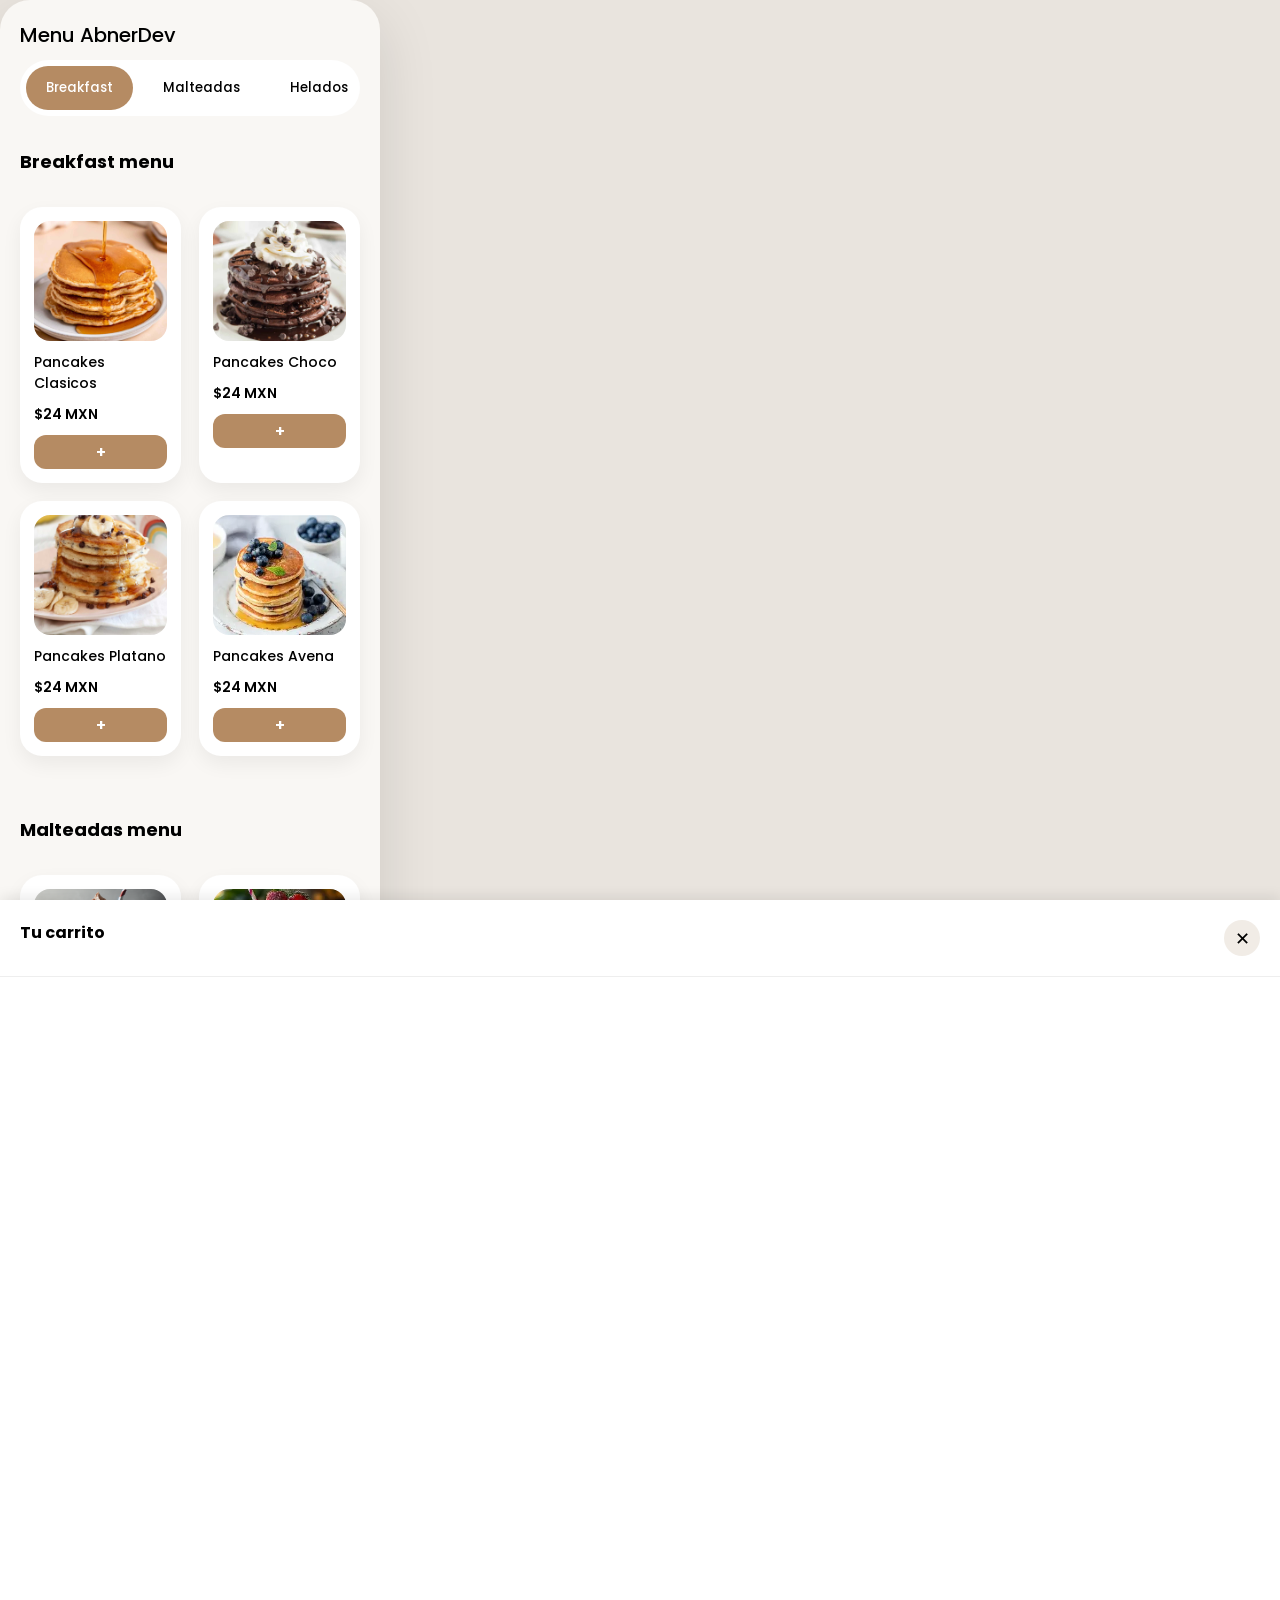
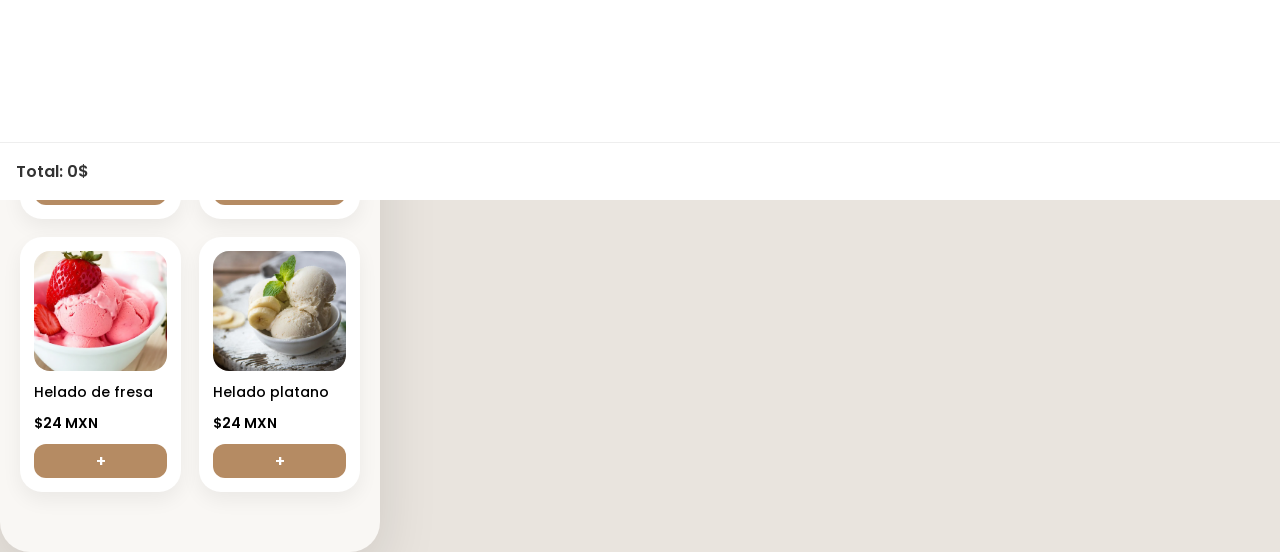
==== commit 67222ead: "index.html" ====
--- a/index.html
+++ b/index.html
@@ -458,7 +458,6 @@
     Total: <span id="sheetTotal">0$</span>
   </div>
 
-  <button id="generateOrder">Generar código</button>
 </div>
 
 </div>
@@ -486,4 +485,4 @@
 
 <script src="script.js"></script>
 </body>
-</html>+</html>
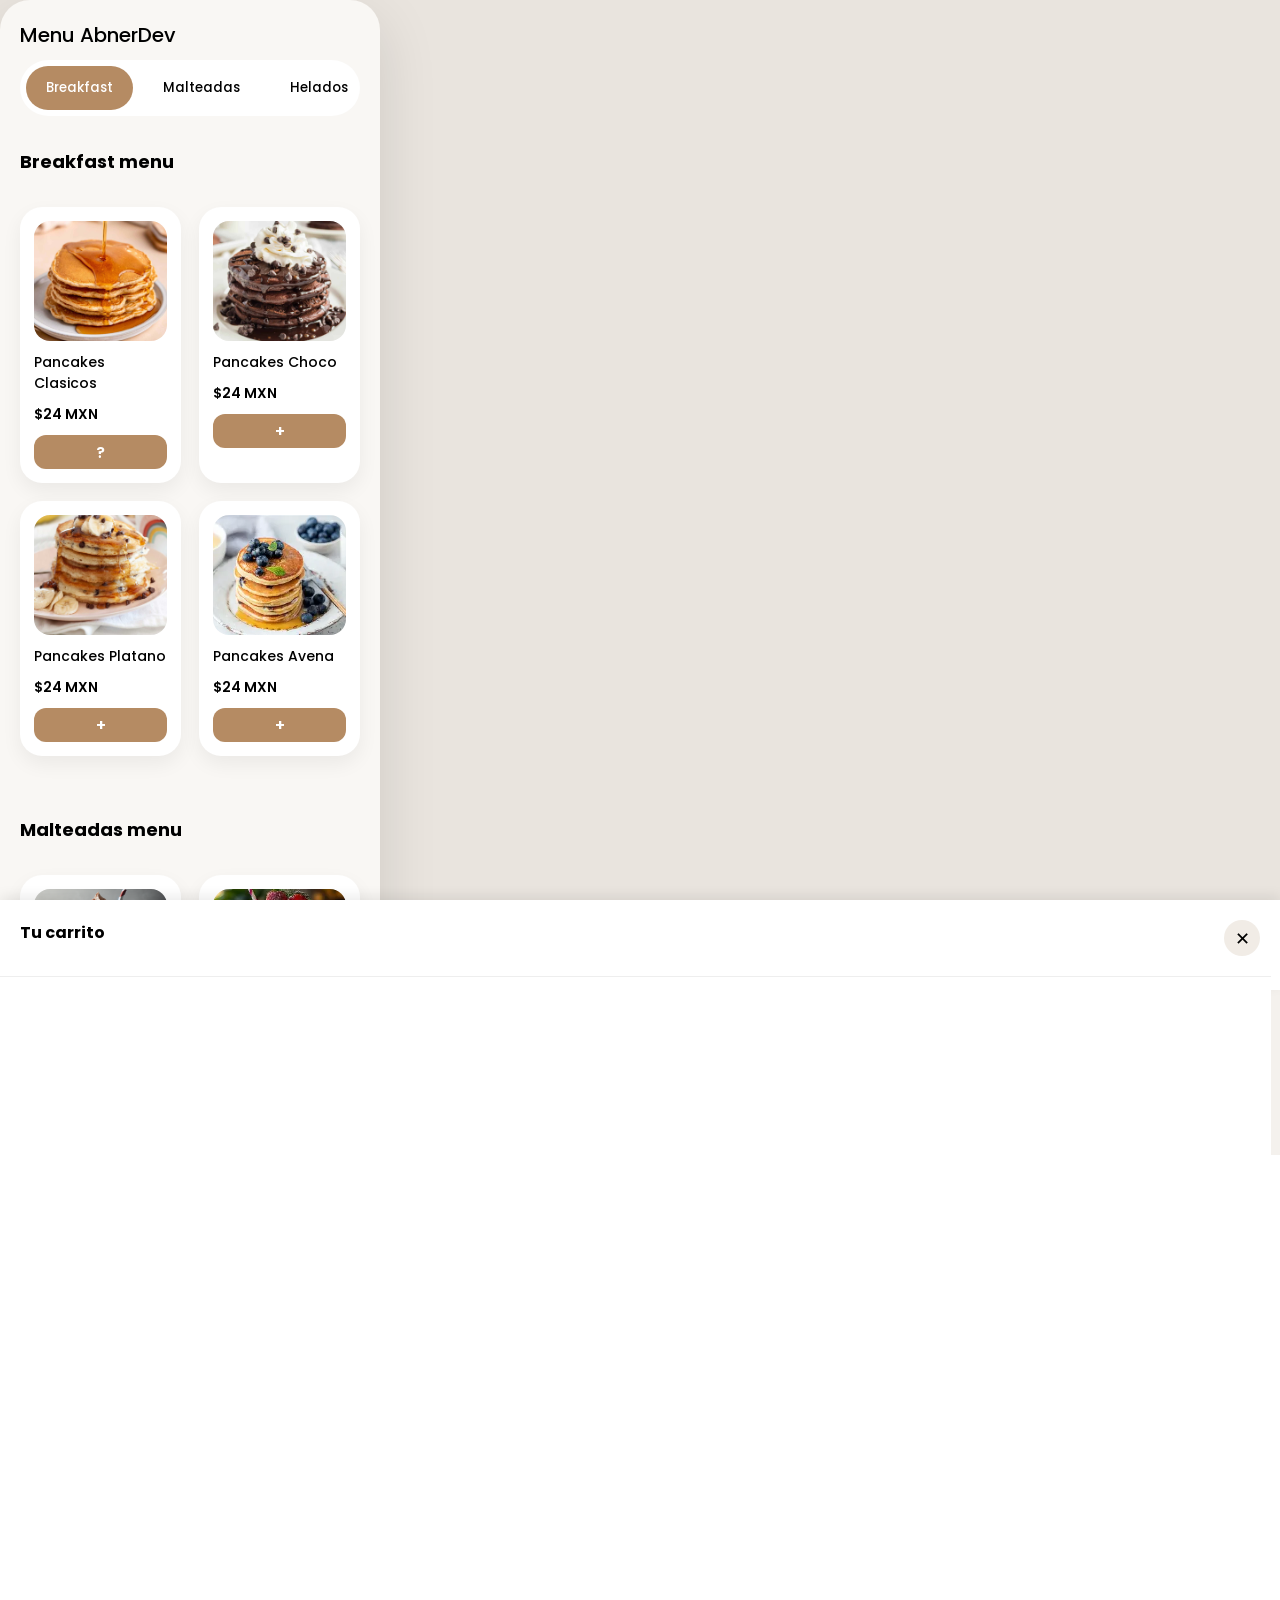
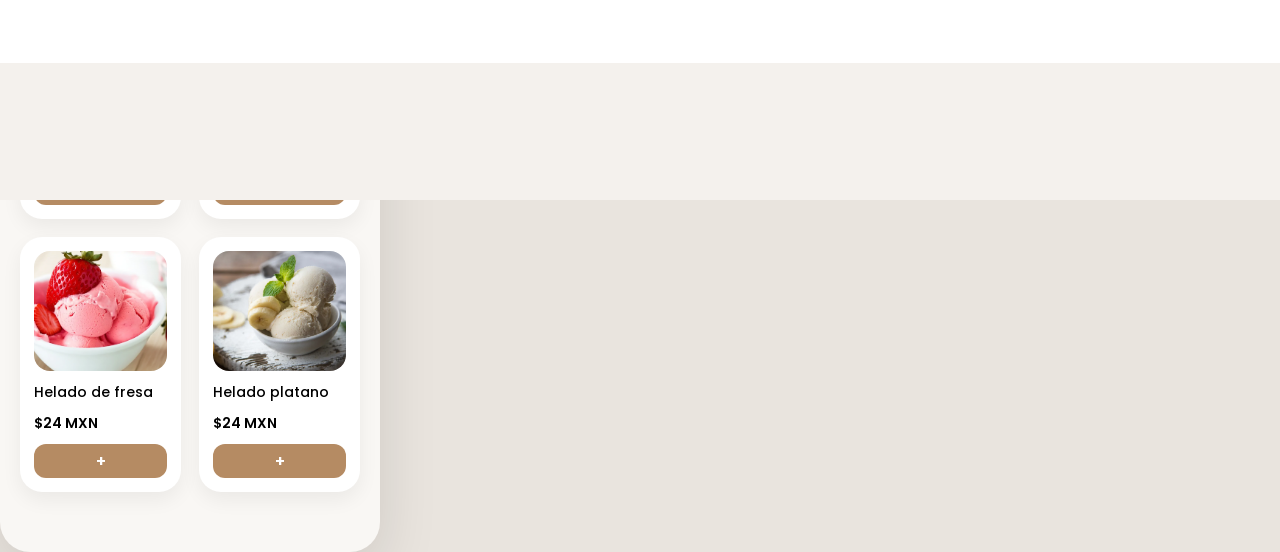
==== commit f47027c8: "Add files via upload" ====
--- a/index.html
+++ b/index.html
@@ -56,7 +56,7 @@
           <span>📘</span>
         </div>
 
-        <button class="add-btn">+</button>
+        <button class="add-btn">?</button>
       </div>
 	  
 	  <div class="item"
@@ -395,40 +395,21 @@
 <div class="product-modal">
   <div class="modal-content">
 
-    <!-- TOP -->
     <div class="modal-top">
       <div class="modal-social">
-        <a href="https://instagram.com/TUCLIENTE" target="_blank">📸</a>
-        <a href="https://wa.me/529811064643" target="_blank">💬</a>
+        <a href="#">📸</a>
+        <a href="#">💬</a>
       </div>
 
       <button class="close-modal">✕</button>
     </div>
 
-    <!-- IMAGEN -->
     <img id="modalImage" src="" alt="">
 
-    <!-- INFO -->
     <div class="modal-info">
       <h2 id="modalName"></h2>
-
-      <div class="modal-price" id="modalPrice">$0 MXN</div>
-
+      <div class="modal-price" id="modalPrice"></div>
       <p id="modalDescription"></p>
-    </div>
-
-    <!-- NOTAS -->
-    <textarea id="modalNotes" placeholder="Instrucciones especiales... (Ej: sin azúcar)"></textarea>
-
-    <!-- FOOTER -->
-    <div class="modal-footer">
-      <div class="quantity">
-        <button id="minus">-</button>
-        <span id="quantityValue">1</span>
-        <button id="plus">+</button>
-      </div>
-
-      <button class="add-cart-btn">Agregar al carrito</button>
     </div>
 
   </div>
@@ -458,6 +439,7 @@
     Total: <span id="sheetTotal">0$</span>
   </div>
 
+  <button id="generateOrder">Generar código</button>
 </div>
 
 </div>
@@ -485,4 +467,4 @@
 
 <script src="script.js"></script>
 </body>
-</html>
+</html>
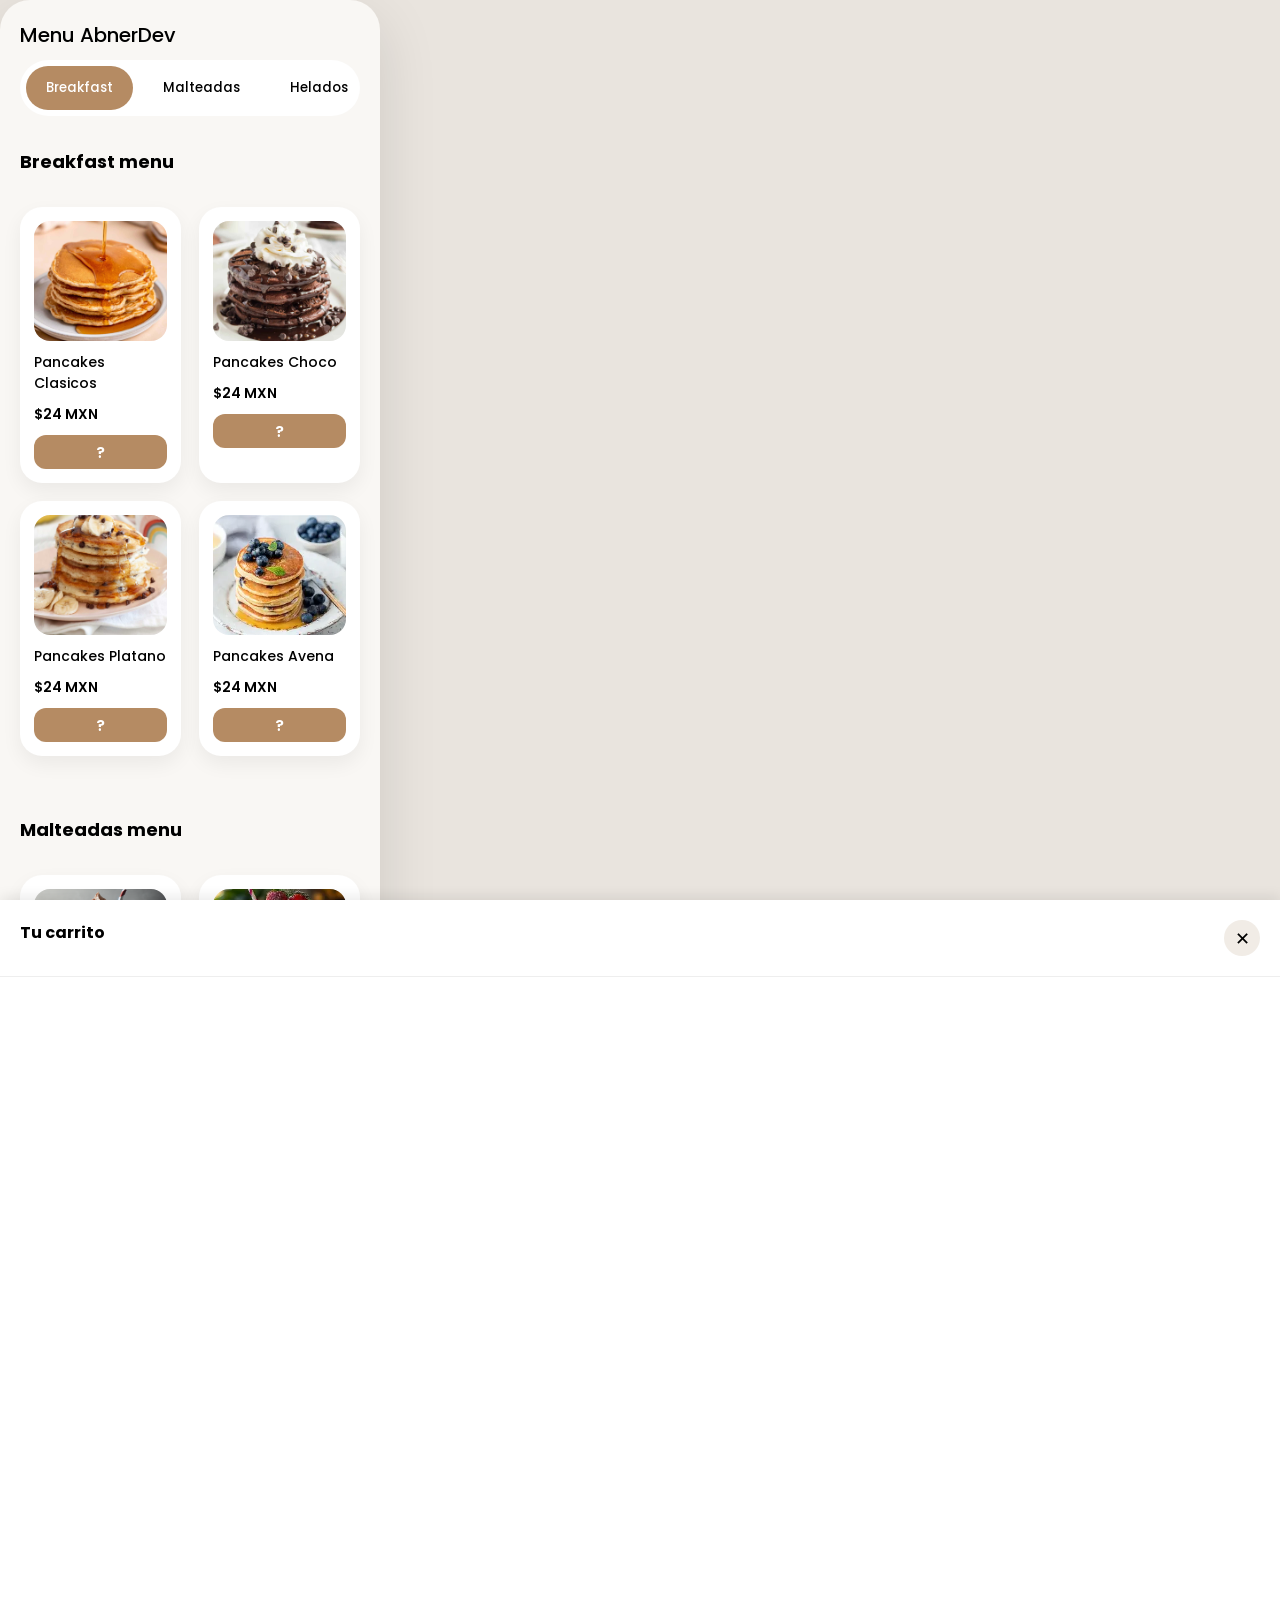
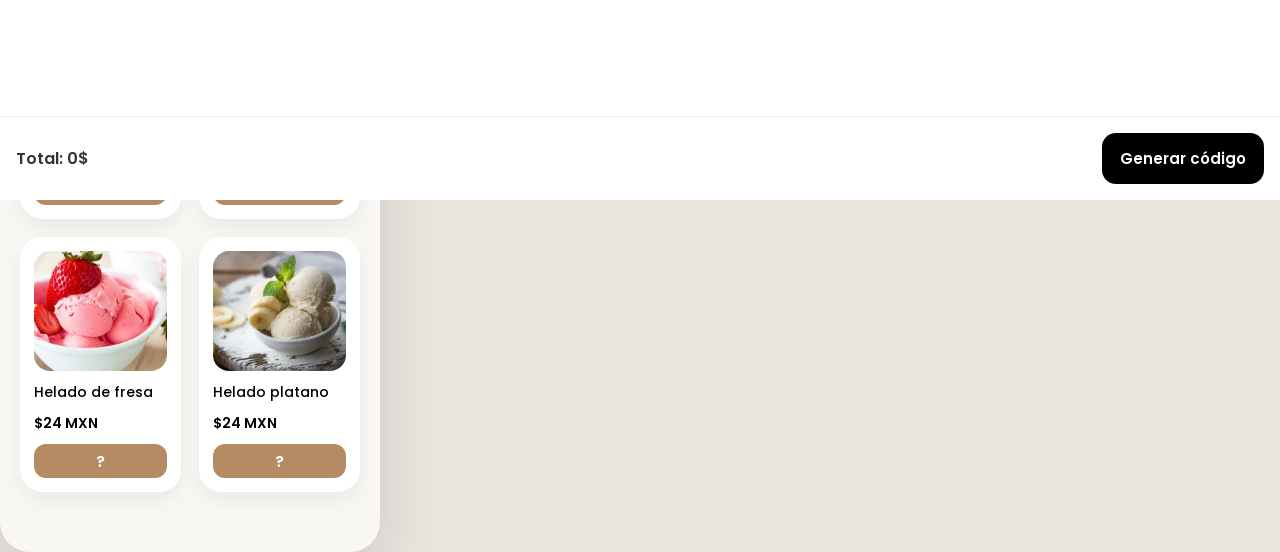
==== commit e9e98b8f: "Add files via upload" ====
--- a/index.html
+++ b/index.html
@@ -84,7 +84,7 @@
           <span>📘</span>
         </div>
 
-        <button class="add-btn">+</button>
+        <button class="add-btn">?</button>
       </div>
 	  
 	  <div class="item"
@@ -112,7 +112,7 @@
           <span>📘</span>
         </div>
 
-        <button class="add-btn">+</button>
+        <button class="add-btn">?</button>
       </div>
 	  
 	  <div class="item"
@@ -140,7 +140,7 @@
           <span>📘</span>
         </div>
 
-        <button class="add-btn">+</button>
+        <button class="add-btn">?</button>
       </div>
     </section>
 	
@@ -173,7 +173,7 @@
           <span>📘</span>
         </div>
 
-        <button class="add-btn">+</button>
+        <button class="add-btn">?</button>
       </div>
 	  
 	  <div class="item"
@@ -201,7 +201,7 @@
           <span>📘</span>
         </div>
 
-        <button class="add-btn">+</button>
+        <button class="add-btn">?</button>
       </div>
 	  
 	  <div class="item"
@@ -229,7 +229,7 @@
           <span>📘</span>
         </div>
 
-        <button class="add-btn">+</button>
+        <button class="add-btn">?</button>
       </div>
 	  
 	  <div class="item"
@@ -257,7 +257,7 @@
           <span>📘</span>
         </div>
 
-        <button class="add-btn">+</button>
+        <button class="add-btn">?</button>
       </div>
     </section>
 
@@ -291,7 +291,7 @@
           <span>📘</span>
         </div>
 
-        <button class="add-btn">+</button>
+        <button class="add-btn">?</button>
       </div>
 	  
 	  <div class="item"
@@ -319,7 +319,7 @@
           <span>📘</span>
         </div>
 
-        <button class="add-btn">+</button>
+        <button class="add-btn">?</button>
       </div>
 	  
 	  <div class="item"
@@ -347,7 +347,7 @@
           <span>📘</span>
         </div>
 
-        <button class="add-btn">+</button>
+        <button class="add-btn">?</button>
       </div>
 	  
 	  <div class="item"
@@ -375,7 +375,7 @@
           <span>📘</span>
         </div>
 
-        <button class="add-btn">+</button>
+        <button class="add-btn">?</button>
       </div>
     </section>
 
